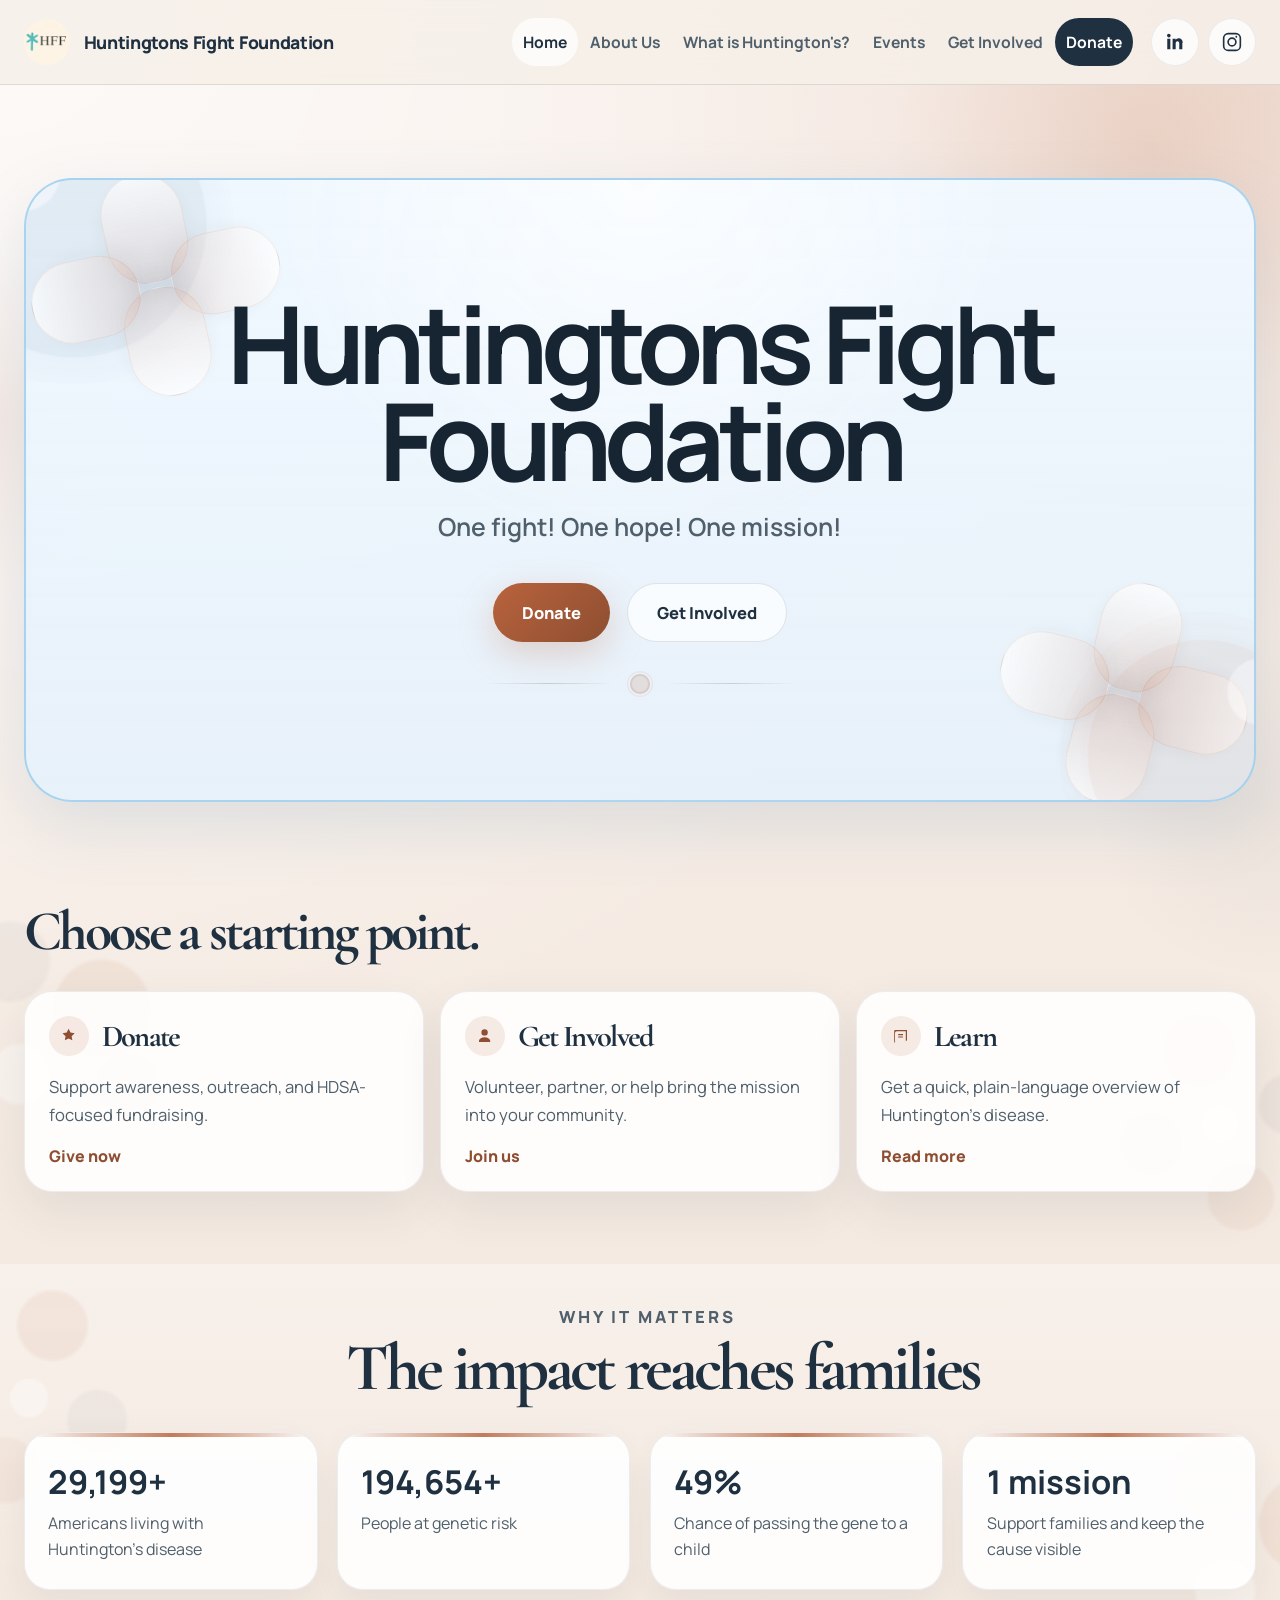
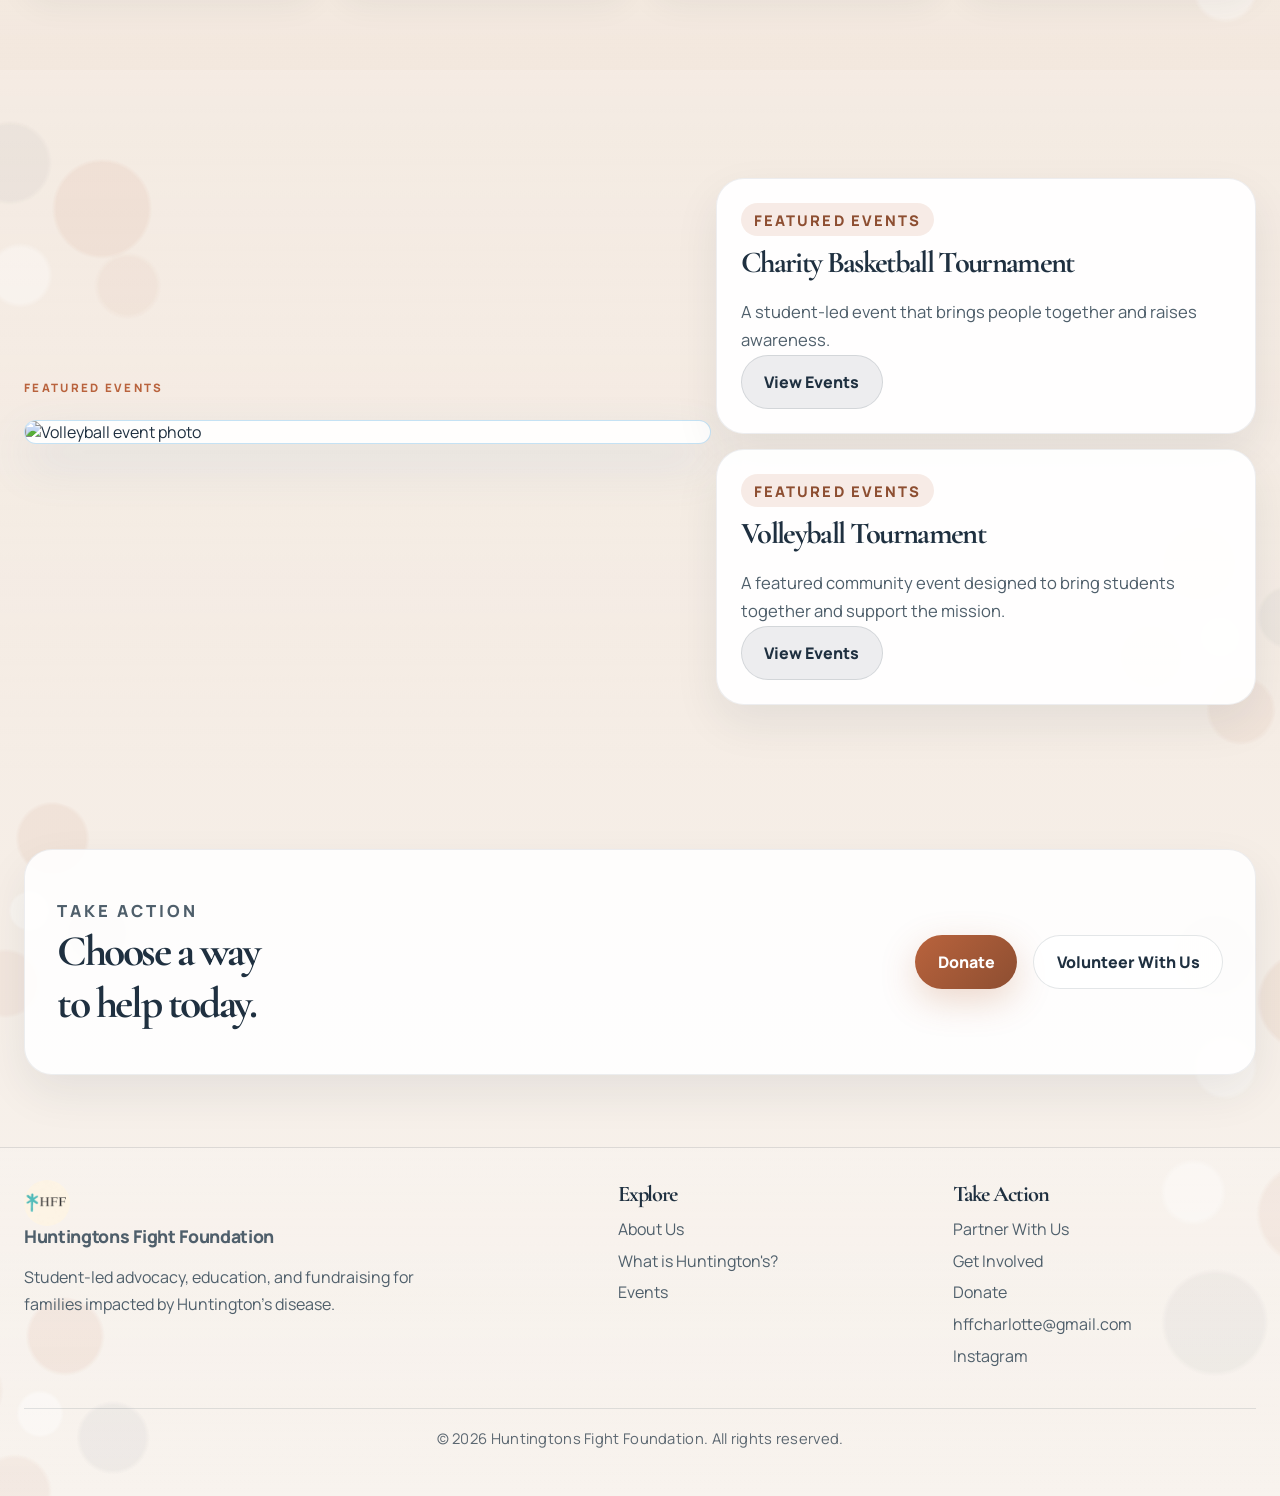
==== New project/index.html @ f6577660 "Add files via upload" ====
<!DOCTYPE html>
<html lang="en">
  <head>
    <meta charset="UTF-8" />
    <meta name="viewport" content="width=device-width, initial-scale=1.0" />
    <title>Huntingtons Fight Foundation</title>
    <meta
      name="description"
      content="Huntingtons Fight Foundation raises awareness, supports families, and funds progress toward a future without Huntington's disease."
    />
    <link rel="preconnect" href="https://fonts.googleapis.com" />
    <link rel="preconnect" href="https://fonts.gstatic.com" crossorigin />
    <link
      href="https://fonts.googleapis.com/css2?family=Cormorant+Garamond:wght@500;600;700&family=Manrope:wght@400;500;600;700;800&display=swap"
      rel="stylesheet"
    />
    <link rel="stylesheet" href="styles.css" />
    <script defer src="script.js"></script>
  </head>
  <body class="home-page">
    <header class="site-header">
      <div class="shell nav-shell">
        <a class="brand" href="index.html">
          <img class="brand-mark" src="hff logo.png" alt="HFF logo" />
          <span class="brand-text">Huntingtons Fight Foundation</span>
        </a>
        <button class="nav-toggle" type="button" aria-expanded="false" aria-controls="site-nav">
          <span></span><span></span><span></span>
        </button>
        <nav id="site-nav" class="site-nav">
          <a class="active" href="index.html">Home</a>
          <a href="about.html">About Us</a>
          <a href="huntingtons.html">What is Huntington's?</a>
          <a href="events.html">Events</a>
          <a href="get-involved.html">Get Involved</a>
          <a class="nav-cta" href="donate.html">Donate</a>
        </nav>
        <div class="social-links">
          <a
            class="social-link"
            href="https://www.linkedin.com/company/huntingtons-fight-foundation/"
            target="_blank"
            rel="noopener noreferrer"
            aria-label="Visit Huntingtons Fight Foundation on LinkedIn"
          >
            <svg viewBox="0 0 24 24" aria-hidden="true">
              <path d="M6.94 8.5H3.56V20h3.38V8.5ZM5.25 3A2 2 0 1 0 5.3 7a2 2 0 0 0-.05-4ZM20.44 13.03c0-3.46-1.85-5.07-4.32-5.07-1.99 0-2.88 1.1-3.38 1.87V8.5H9.38c.04.88 0 11.5 0 11.5h3.36v-6.42c0-.34.03-.68.13-.92.27-.67.88-1.36 1.9-1.36 1.34 0 1.88 1.02 1.88 2.52V20H20v-6.97Z"/>
            </svg>
          </a>
          <a
            class="social-link"
            href="https://www.instagram.com/huntingtonsfightfoundation/"
            target="_blank"
            rel="noopener noreferrer"
            aria-label="Visit Huntingtons Fight Foundation on Instagram"
          >
            <svg viewBox="0 0 24 24" aria-hidden="true">
              <path d="M7.75 2h8.5A5.75 5.75 0 0 1 22 7.75v8.5A5.75 5.75 0 0 1 16.25 22h-8.5A5.75 5.75 0 0 1 2 16.25v-8.5A5.75 5.75 0 0 1 7.75 2Zm0 1.8A3.95 3.95 0 0 0 3.8 7.75v8.5a3.95 3.95 0 0 0 3.95 3.95h8.5a3.95 3.95 0 0 0 3.95-3.95v-8.5a3.95 3.95 0 0 0-3.95-3.95h-8.5Zm8.95 1.35a1.05 1.05 0 1 1 0 2.1 1.05 1.05 0 0 1 0-2.1ZM12 6.85A5.15 5.15 0 1 1 6.85 12 5.16 5.16 0 0 1 12 6.85Zm0 1.8A3.35 3.35 0 1 0 15.35 12 3.35 3.35 0 0 0 12 8.65Z"/>
            </svg>
          </a>
        </div>
      </div>
    </header>

    <main class="home-main">
      <section class="home-hero home-hero-simple">
        <div class="shell home-hero-simple-shell">
          <div class="home-flourish home-flourish-left" aria-hidden="true">
            <span></span><span></span><span></span><span></span>
          </div>
          <div class="home-hero-copy home-hero-copy-centered">
            <h1>Huntingtons Fight Foundation</h1>
            <p class="home-hero-tagline">One fight! One hope! One mission!</p>
            <div class="hero-actions home-hero-actions home-hero-actions-centered">
              <a class="button button-primary" href="donate.html">Donate</a>
              <a class="button button-secondary" href="get-involved.html">Get Involved</a>
            </div>
            <div class="home-hero-divider" aria-hidden="true">
              <span class="home-hero-divider-line"></span>
              <span class="home-hero-divider-bloom"></span>
              <span class="home-hero-divider-line"></span>
            </div>
          </div>
          <div class="home-flourish home-flourish-right" aria-hidden="true">
            <span></span><span></span><span></span><span></span>
          </div>
        </div>
      </section>

      <section class="section home-story-section">
        <div class="shell">
          <div class="section-heading home-section-heading home-story-heading">
            <h2>Choose a starting point.</h2>
          </div>
          <div class="home-story-cards home-story-cards-wide">
            <article class="home-feature-card">
              <h3 class="home-feature-title">
                <span class="home-feature-icon" aria-hidden="true">
                  <svg viewBox="0 0 24 24">
                    <path d="M12 3.5 14.35 8.26l5.25.76-3.8 3.7.9 5.23L12 15.48 7.3 17.95l.9-5.23-3.8-3.7 5.25-.76L12 3.5Z"/>
                  </svg>
                </span>
                <span>Donate</span>
              </h3>
              <p>Support awareness, outreach, and HDSA-focused fundraising.</p>
              <a class="text-link" href="donate.html">Give now</a>
            </article>
            <article class="home-feature-card">
              <h3 class="home-feature-title">
                <span class="home-feature-icon" aria-hidden="true">
                  <svg viewBox="0 0 24 24">
                    <path d="M12 4a4 4 0 1 1 0 8 4 4 0 0 1 0-8Zm-7 14.25C5.55 15.82 8.47 14 12 14s6.45 1.82 7 4.25V20H5v-1.75Z"/>
                  </svg>
                </span>
                <span>Get Involved</span>
              </h3>
              <p>Volunteer, partner, or help bring the mission into your community.</p>
              <a class="text-link" href="get-involved.html">Join us</a>
            </article>
            <article class="home-feature-card">
              <h3 class="home-feature-title">
                <span class="home-feature-icon" aria-hidden="true">
                  <svg viewBox="0 0 24 24">
                    <path d="M4 6.5C4 5.67 4.67 5 5.5 5H20v12.25c0 .97-.78 1.75-1.75 1.75H7a3 3 0 0 0-3 3V6.5Zm3 12.5h11.25a.25.25 0 0 0 .25-.25V6.5H7.25A2.25 2.25 0 0 0 5 8.75V19.5A2.98 2.98 0 0 1 7 19Zm2-9h6v1.5H9V10Zm0 3h6v1.5H9V13Z"/>
                  </svg>
                </span>
                <span>Learn</span>
              </h3>
              <p>Get a quick, plain-language overview of Huntington's disease.</p>
              <a class="text-link" href="huntingtons.html">Read more</a>
            </article>
          </div>
        </div>
      </section>

      <section class="section home-stat-strip" data-home-stats>
        <div class="shell">
          <div class="section-heading home-section-heading home-stat-heading">
            <p class="eyebrow">Why It Matters</p>
            <h2>The impact reaches families</h2>
          </div>
          <div class="home-stat-grid">
            <article class="home-stat-card">
              <strong class="home-stat-number" data-count-to="30000" data-count-suffix="+" data-count-format="comma">30,000+</strong>
              <span>Americans living with Huntington's disease</span>
            </article>
            <article class="home-stat-card">
              <strong class="home-stat-number" data-count-to="200000" data-count-suffix="+" data-count-format="comma">200,000+</strong>
              <span>People at genetic risk</span>
            </article>
            <article class="home-stat-card">
              <strong class="home-stat-number" data-count-to="50" data-count-suffix="%">50%</strong>
              <span>Chance of passing the gene to a child</span>
            </article>
            <article class="home-stat-card">
              <strong class="home-stat-number" data-count-to="1" data-count-suffix=" mission">1 mission</strong>
              <span>Support families and keep the cause visible</span>
            </article>
          </div>
        </div>
      </section>

      <section class="section home-event-section">
        <div class="shell home-event-grid">
          <div class="home-event-copy">
            <p class="eyebrow light">Featured Events</p>
            <div class="home-event-photo">
              <img src="volleyball.jpg" alt="Volleyball event photo" />
            </div>
          </div>
          <div class="home-event-list">
            <article class="home-event-card">
              <span class="event-date">Featured Events</span>
              <h3>Charity Basketball Tournament</h3>
              <p>
                A student-led event that brings people together and raises awareness.
              </p>
              <a class="button button-secondary" href="events.html">View Events</a>
            </article>
            <article class="home-event-card">
              <span class="event-date">Featured Events</span>
              <h3>Volleyball Tournament</h3>
              <p>
                A featured community event designed to bring students together and support the mission.
              </p>
              <a class="button button-secondary" href="events.html">View Events</a>
            </article>
          </div>
        </div>
      </section>

      <section class="section home-cta-section">
        <div class="shell home-cta-panel">
          <div>
            <p class="eyebrow">Take Action</p>
            <h2>Choose a way to help today.</h2>
          </div>
          <div class="cta-actions">
            <a class="button button-primary" href="donate.html">Donate</a>
            <a class="button button-secondary" href="get-involved.html">Volunteer With Us</a>
          </div>
        </div>
      </section>
    </main>

    <footer class="site-footer">
      <div class="shell footer-grid">
        <div>
          <a class="brand brand-footer" href="index.html">
            <img class="brand-mark" src="hff logo.png" alt="HFF logo" />
            <span class="brand-text">Huntingtons Fight Foundation</span>
          </a>
          <p class="footer-copy">
            Student-led advocacy, education, and fundraising for families impacted by Huntington's disease.
          </p>
        </div>
        <div>
          <h3>Explore</h3>
          <a href="about.html">About Us</a>
          <a href="huntingtons.html">What is Huntington's?</a>
          <a href="events.html">Events</a>
        </div>
        <div>
          <h3>Take Action</h3>
          <a href="get-involved.html#partner-with-us">Partner With Us</a>
          <a href="get-involved.html">Get Involved</a>
          <a href="donate.html">Donate</a>
          <a href="https://mail.google.com/mail/?view=cm&fs=1&to=hffcharlotte@gmail.com" target="_blank" rel="noopener noreferrer">hffcharlotte@gmail.com</a>
          <a href="https://www.instagram.com/huntingtonsfightfoundation/" target="_blank" rel="noopener noreferrer">Instagram</a>
        </div>
      </div>
      <div class="shell">
        <p class="footer-copyright">
          &copy; <span data-current-year></span> Huntingtons Fight Foundation. All rights reserved.
        </p>
      </div>
    </footer>
  </body>
</html>
---- New project/styles.css ----
:root {
  --bg: #f6efe8;
  --bg-alt: #efe2d6;
  --surface: rgba(255, 252, 248, 0.85);
  --ink: #1f3040;
  --ink-soft: #4f5f6b;
  --line: rgba(31, 48, 64, 0.12);
  --accent: #b9633d;
  --accent-deep: #8d4e31;
  --accent-pale: #f5d6c6;
  --shadow: 0 18px 60px rgba(69, 45, 29, 0.12);
  --radius-lg: 32px;
  --shell: min(1120px, calc(100% - 2rem));
}

* { box-sizing: border-box; }
html { scroll-behavior: smooth; }
body {
  margin: 0;
  font-family: "Manrope", sans-serif;
  color: var(--ink);
  background:
    radial-gradient(circle at top left, rgba(255, 255, 255, 0.65), transparent 35%),
    linear-gradient(180deg, #f7eee8 0%, #f3e6da 100%);
}
a { color: inherit; text-decoration: none; }
.shell { width: var(--shell); margin: 0 auto; }
.shell-wide { width: min(1320px, calc(100% - 2rem)); }

.site-header {
  position: sticky;
  top: 0;
  z-index: 20;
  backdrop-filter: blur(18px);
  background: rgba(246, 239, 232, 0.78);
  border-bottom: 1px solid var(--line);
}

.nav-shell {
  display: flex;
  align-items: center;
  justify-content: flex-start;
  gap: 0.75rem;
  min-height: 84px;
  position: relative;
}

.brand {
  display: inline-flex;
  align-items: center;
  gap: 0.85rem;
  font-weight: 800;
  letter-spacing: -0.02em;
}

.brand-mark {
  width: 46px;
  height: 46px;
  border-radius: 50%;
  object-fit: cover;
  display: block;
  background: #fff;
  border: none;
  box-shadow: none;
  flex-shrink: 0;
}

.brand-text {
  max-width: 21rem;
  line-height: 1.05;
  font-size: 1.1rem;
}

.site-nav {
  display: flex;
  align-items: center;
  gap: 0.08rem;
  margin-left: auto;
}

.site-nav a {
  padding: 0.8rem 0.68rem;
  border-radius: 999px;
  color: var(--ink-soft);
  font-weight: 700;
  font-size: 0.98rem;
  white-space: nowrap;
  transition: 180ms ease;
}

.site-nav a:hover,
.site-nav a.active {
  color: var(--ink);
  background: rgba(255, 255, 255, 0.7);
}

.site-nav .nav-cta,
.site-nav .nav-cta.active {
  background: var(--ink);
  color: #fff;
}

.site-nav .nav-cta:hover {
  background: linear-gradient(135deg, #1f6fb2, #18476f);
  color: #fff;
  box-shadow: 0 10px 28px rgba(24, 71, 111, 0.24);
}

.donate-page .site-nav .nav-cta,
.donate-page .site-nav .nav-cta:hover,
.donate-page .site-nav .nav-cta.active {
  background: linear-gradient(135deg, #1f6fb2, #18476f);
  color: #fff;
  box-shadow: 0 10px 28px rgba(24, 71, 111, 0.24);
  padding: 0.95rem 1rem;
  font-size: 1.03rem;
}

.social-links {
  display: inline-flex;
  align-items: center;
  gap: 0.55rem;
  margin-left: 0.4rem;
}

.social-link {
  width: 48px;
  height: 48px;
  border-radius: 50%;
  display: inline-flex;
  align-items: center;
  justify-content: center;
  background: rgba(255, 255, 255, 0.78);
  color: var(--ink);
  border: 1px solid rgba(31, 48, 64, 0.08);
  flex-shrink: 0;
  transition: transform 180ms ease, background 180ms ease;
}

.social-link:hover {
  transform: translateY(-2px);
  background: rgba(255, 255, 255, 0.95);
}

.social-link svg {
  width: 22px;
  height: 22px;
  fill: currentColor;
}

.nav-toggle {
  display: none;
  width: 52px;
  height: 52px;
  border: 1px solid var(--line);
  border-radius: 16px;
  background: rgba(255, 255, 255, 0.6);
  align-items: center;
  justify-content: center;
  flex-direction: column;
  gap: 5px;
}

.nav-toggle span {
  width: 20px;
  height: 2px;
  background: var(--ink);
  border-radius: 99px;
}

.hero,
.page-hero {
  position: relative;
  overflow: hidden;
}

.hero { padding: 6rem 0 4rem; }
.page-hero { padding: 0.35rem 0 0.25rem; }

.page-hero > .shell,
.page-main > .section > .shell,
.home-main > .section > .shell,
.site-footer > .shell {
  position: relative;
  z-index: 1;
}

.page-hero::before,
.page-hero::after,
.page-main > .section::before,
.page-main > .section::after,
.home-main > .section::before,
.home-main > .section::after,
.site-footer::before,
.site-footer::after {
  content: "";
  position: absolute;
  pointer-events: none;
  z-index: 0;
}

.page-hero::before {
  width: 17rem;
  height: 17rem;
  left: -6.2rem;
  top: -0.8rem;
  opacity: 0.68;
  background:
    radial-gradient(circle at 50% 16%, rgba(185, 99, 61, 0.18) 0 15%, transparent 17%),
    radial-gradient(circle at 82% 50%, rgba(185, 99, 61, 0.12) 0 14%, transparent 16%),
    radial-gradient(circle at 50% 84%, rgba(31, 48, 64, 0.08) 0 14%, transparent 16%),
    radial-gradient(circle at 18% 50%, rgba(185, 99, 61, 0.12) 0 14%, transparent 16%),
    radial-gradient(circle at 50% 50%, rgba(255, 255, 255, 0.78) 0 12%, transparent 14%);
  transform: rotate(-14deg);
}

.page-hero::after {
  width: 20rem;
  height: 20rem;
  right: -7.4rem;
  top: -2rem;
  opacity: 0.6;
  background:
    radial-gradient(circle at 28% 28%, rgba(255, 255, 255, 0.7) 0 10%, transparent 12%),
    radial-gradient(circle at 68% 36%, rgba(185, 99, 61, 0.16) 0 17%, transparent 19%),
    radial-gradient(circle at 38% 76%, rgba(31, 48, 64, 0.08) 0 19%, transparent 21%),
    radial-gradient(circle at 80% 76%, rgba(185, 99, 61, 0.1) 0 10%, transparent 12%);
}

.hero-home {
  padding: 6.8rem 0 2.2rem;
  background:
    radial-gradient(circle at top left, rgba(255, 255, 255, 0.72), transparent 36%),
    linear-gradient(180deg, #f7eee8 0%, #f2e4d8 100%);
}

.hero-home-layout {
  display: grid;
  grid-template-columns: minmax(0, 1.25fr) minmax(300px, 0.75fr);
  gap: 2rem;
  align-items: end;
  position: relative;
  z-index: 1;
}

.hero-home-copy {
  max-width: 44rem;
  margin: 0;
  padding: 0;
  text-align: left;
}

.hero-home h1 {
  max-width: 12ch;
  margin: 0;
  font-size: clamp(3.2rem, 7vw, 5.8rem);
  line-height: 0.9;
  letter-spacing: -0.06em;
  color: var(--ink);
  text-wrap: balance;
}

.hero-home .hero-mission {
  max-width: 34rem;
  margin: 1rem 0 0;
  color: var(--ink-soft);
  font-size: 1.06rem;
  line-height: 1.75;
}

.hero-actions-home {
  justify-content: flex-start;
  margin-top: 1.7rem;
}

.hero-home-support {
  margin: 0.85rem 0 0;
  color: var(--accent-deep);
  font-weight: 700;
  line-height: 1.6;
}

.hero-home-aside {
  display: grid;
  gap: 1rem;
  justify-items: stretch;
}

.hero-home-badge {
  display: grid;
  gap: 0.95rem;
  justify-items: start;
  padding: 1.5rem;
  min-height: 15rem;
  border-radius: 34px;
  background:
    linear-gradient(145deg, rgba(255, 255, 255, 0.68), rgba(255, 252, 248, 0.9)),
    linear-gradient(180deg, rgba(185, 99, 61, 0.12), rgba(31, 48, 64, 0.04));
  border: 1px solid rgba(255, 255, 255, 0.78);
  box-shadow: var(--shadow);
}

.hero-home-logo {
  width: 92px;
  height: 92px;
  object-fit: contain;
}

.hero-home-badge-label {
  margin: 0;
  font-family: "Cormorant Garamond", serif;
  font-size: clamp(3rem, 5vw, 4.6rem);
  line-height: 0.9;
  color: var(--ink);
}

.hero-home-aside-copy {
  margin: 0;
  padding: 0 0.1rem;
  color: var(--ink-soft);
  font-size: 1rem;
  line-height: 1.8;
}

.hero-stats-section {
  padding-top: 0;
  margin-top: 0.1rem;
  position: relative;
  z-index: 2;
}

.hero-stats-shell {
  padding-top: 0.4rem;
}

.hero-stats-label {
  margin: 0 0 0.9rem;
  text-align: left;
  font-size: 0.78rem;
  letter-spacing: 0.12em;
  text-transform: uppercase;
  font-weight: 800;
  color: var(--accent-deep);
}

.stat-grid-hero {
  grid-template-columns: repeat(4, minmax(0, 1fr));
  gap: 1.1rem;
}

.stat-grid-hero .stat-card {
  background: rgba(255, 252, 248, 0.88);
  border: 1px solid rgba(255, 255, 255, 0.7);
  box-shadow: 0 14px 36px rgba(69, 45, 29, 0.08);
  text-align: left;
}

.hero h1,
.page-hero h1,
h2,
h3 {
  font-family: "Cormorant Garamond", serif;
  letter-spacing: -0.055em;
  margin: 0;
  text-wrap: balance;
}

.hero h1 {
  font-size: clamp(3.2rem, 7vw, 5.2rem);
  line-height: 1;
  margin-bottom: 1.25rem;
  max-width: 12ch;
}

.page-hero h1 {
  font-size: clamp(2.7rem, 6vw, 4.2rem);
  line-height: 0.9;
  margin-bottom: 0.2rem;
  max-width: 18ch;
}

.involved-hero-layout {
  grid-template-columns: minmax(0, 1fr) minmax(320px, 0.9fr);
  gap: clamp(2rem, 4vw, 3.25rem);
  align-items: center;
}

.involved-hero-copy {
  justify-self: start;
  max-width: 36rem;
  text-align: left;
}

.involved-hero-copy .page-intro {
  max-width: 35rem;
  margin-bottom: 0;
}

.involved-hero-media {
  justify-self: center;
  margin-top: 4.25rem;
  width: min(100%, 27rem);
  overflow: hidden;
  border-radius: 32px;
  border: 1.5px solid rgba(126, 190, 232, 0.42);
  background: rgba(255, 255, 255, 0.88);
  box-shadow: 0 22px 54px rgba(31, 48, 64, 0.14);
}

.involved-hero-media img {
  display: block;
  width: 100%;
  height: auto;
}

.hero-lead,
.hero-mission,
.page-intro,
.section p,
.panel p,
.event-card p,
.gallery-copy p {
  color: var(--ink-soft);
  line-height: 1.7;
  font-size: 1.04rem;
}

.event-preview p {
  color: rgba(255, 255, 255, 0.92);
}

.eyebrow {
  display: inline-block;
  margin-bottom: 0;
  font-size: 0.58rem;
  letter-spacing: 0.18em;
  text-transform: uppercase;
  color: var(--accent);
  font-weight: 800;
}

.eyebrow.light { color: rgba(255, 255, 255, 0.78); }

.hero-actions,
.section-actions,
.cta-actions {
  display: flex;
  gap: 1rem;
  flex-wrap: wrap;
  margin-top: 1.5rem;
}

.button {
  display: inline-flex;
  align-items: center;
  justify-content: center;
  border-radius: 999px;
  padding: 0.95rem 1.4rem;
  min-height: 52px;
  font-weight: 800;
  transition: transform 180ms ease, box-shadow 180ms ease, background 180ms ease;
}

.button:hover { transform: translateY(-2px); }
.button-primary {
  background: linear-gradient(135deg, var(--accent), var(--accent-deep));
  color: #fff;
  box-shadow: 0 12px 35px rgba(185, 99, 61, 0.25);
}

a.button.button-primary[href="donate.html"]:hover,
.donate-cta:hover {
  background: linear-gradient(135deg, #1f6fb2, #18476f);
  box-shadow: 0 14px 36px rgba(24, 71, 111, 0.34);
}

.donate-cta {
  transition: transform 180ms ease, box-shadow 180ms ease, background 180ms ease;
}

.donate-hdsa-card {
  margin-top: 1.35rem;
  padding: 1rem 1.05rem;
  display: grid;
  grid-template-columns: auto 1fr;
  gap: 1rem;
  align-items: center;
  border-radius: 24px;
  border: 1px solid rgba(24, 71, 111, 0.14);
  background:
    linear-gradient(135deg, rgba(31, 111, 178, 0.14), rgba(24, 71, 111, 0.08)),
    rgba(255, 255, 255, 0.74);
}

.donate-hdsa-mark {
  width: 5.1rem;
  height: 5.1rem;
  border-radius: 26px;
  display: grid;
  place-items: center;
  background: linear-gradient(135deg, #1f6fb2, #18476f);
  color: #fff;
  box-shadow: 0 16px 36px rgba(24, 71, 111, 0.22);
}

.donate-hdsa-mark span {
  font-size: 1rem;
  font-weight: 800;
  letter-spacing: 0.14em;
}

.donate-hdsa-copy {
  display: grid;
  gap: 0.2rem;
}

.donate-hdsa-kicker {
  margin: 0;
  font-size: 0.72rem;
  font-weight: 800;
  letter-spacing: 0.18em;
  text-transform: uppercase;
  color: #1f6fb2;
}

.donate-hdsa-title {
  margin: 0;
  font-size: 1.35rem;
  color: var(--ink);
}

.donate-hdsa-copy p:last-child {
  margin: 0;
}

.button-secondary {
  background: rgba(255, 255, 255, 0.7);
  color: var(--ink);
  border: 1px solid rgba(31, 48, 64, 0.12);
}

.hero-card,
.panel,
.info-card,
.event-card,
.gallery-card,
.cta-panel,
.fact-panel,
.officer-card {
  background: var(--surface);
  border: 1px solid rgba(255, 255, 255, 0.65);
  box-shadow: var(--shadow);
  border-radius: var(--radius-lg);
}

.hero-card { padding: 1.5rem; }
.hero-card-label { margin-top: 0; margin-bottom: 1rem; font-weight: 800; }

.stat-grid {
  display: grid;
  grid-template-columns: repeat(2, minmax(0, 1fr));
  gap: 1rem;
}

.stat-card {
  padding: 1.2rem;
  border-radius: 22px;
  background: rgba(255, 255, 255, 0.68);
}

.stat-card strong {
  display: block;
  font-size: 1.7rem;
  margin-bottom: 0.3rem;
}

.stat-card span {
  color: var(--ink-soft);
  line-height: 1.5;
  font-size: 0.95rem;
}

.hero-glow {
  position: absolute;
  width: 28rem;
  height: 28rem;
  border-radius: 50%;
  filter: blur(28px);
  opacity: 0.45;
  z-index: -1;
}

.hero-glow-left {
  background: rgba(185, 99, 61, 0.23);
  top: -5rem;
  left: -8rem;
}

.hero-glow-right {
  background: rgba(31, 48, 64, 0.12);
  right: -6rem;
  bottom: -4rem;
}

.section {
  padding: 4.5rem 0;
  position: relative;
  overflow: hidden;
}

.page-main > .section::before,
.home-main > .section::before {
  width: 14rem;
  height: 14rem;
  left: -5.2rem;
  top: 1.4rem;
  opacity: 0.5;
  background:
    radial-gradient(circle at 50% 16%, rgba(185, 99, 61, 0.16) 0 15%, transparent 17%),
    radial-gradient(circle at 82% 50%, rgba(31, 48, 64, 0.08) 0 13%, transparent 15%),
    radial-gradient(circle at 50% 84%, rgba(185, 99, 61, 0.12) 0 14%, transparent 16%),
    radial-gradient(circle at 18% 50%, rgba(185, 99, 61, 0.12) 0 13%, transparent 15%),
    radial-gradient(circle at 50% 50%, rgba(255, 255, 255, 0.72) 0 11%, transparent 13%);
  transform: rotate(18deg);
}

.page-main > .section::after,
.home-main > .section::after {
  width: 16rem;
  height: 16rem;
  right: -6.8rem;
  bottom: 0.8rem;
  opacity: 0.54;
  background:
    radial-gradient(circle at 32% 30%, rgba(31, 48, 64, 0.08) 0 15%, transparent 17%),
    radial-gradient(circle at 68% 48%, rgba(185, 99, 61, 0.15) 0 21%, transparent 23%),
    radial-gradient(circle at 36% 74%, rgba(255, 255, 255, 0.64) 0 11%, transparent 13%),
    radial-gradient(circle at 78% 78%, rgba(185, 99, 61, 0.1) 0 10%, transparent 12%);
}

.page-main > .section:nth-of-type(even)::before,
.home-main > .section:nth-of-type(even)::before {
  left: auto;
  right: -3.25rem;
  top: auto;
  bottom: 1.75rem;
  transform: rotate(-16deg);
}

.page-main > .section:nth-of-type(even)::after,
.home-main > .section:nth-of-type(even)::after {
  right: auto;
  left: -4.5rem;
  top: 1rem;
  bottom: auto;
}

.soft-panel { background: linear-gradient(180deg, rgba(255, 255, 255, 0.34), rgba(255, 255, 255, 0)); }

.split {
  display: grid;
  grid-template-columns: repeat(2, minmax(0, 1fr));
  gap: 2rem;
  align-items: start;
}

.feature-split { align-items: center; }
.card-stack { display: grid; gap: 1rem; }
.info-card, .panel, .event-card, .gallery-card, .cta-panel, .officer-card { padding: 1.5rem; }

.panel h2,
.section h2,
.cta-panel h2 {
  font-size: clamp(2rem, 3.4vw, 2.85rem);
  margin-bottom: 0.9rem;
  max-width: 26ch;
}

.form-title-link {
  color: inherit;
  text-decoration: none;
}

.form-title-link:hover,
.form-title-link:focus-visible {
  color: var(--accent-deep);
  text-decoration: underline;
  text-underline-offset: 0.18em;
}

.ways-help-title {
  max-width: none;
  white-space: nowrap;
}

.info-card h3,
.panel h3,
.event-card h3,
.gallery-copy h3,
.officer-card h3 {
  font-size: 2rem;
  margin-bottom: 0.55rem;
}

.section-heading {
  max-width: 68rem;
  margin-bottom: 2rem;
}

.three-up,
.officer-grid,
.event-list,
.gallery-grid,
.role-list {
  display: grid;
  grid-template-columns: repeat(3, minmax(0, 1fr));
  gap: 1.2rem;
}

.accent-band {
  background: linear-gradient(135deg, #213748, #3e5568);
  color: #fff;
}

.event-preview-list { display: grid; gap: 1rem; }
.event-preview {
  padding: 1.3rem 1.4rem;
  border-radius: 24px;
  background: rgba(255, 255, 255, 0.08);
  border: 1px solid rgba(255, 255, 255, 0.12);
}

.event-preview h3,
.event-card h3 { font-size: 1.8rem; }

.event-date {
  display: inline-block;
  font-size: 0.85rem;
  font-weight: 800;
  text-transform: uppercase;
  letter-spacing: 0.14em;
  color: var(--accent-pale);
  margin-bottom: 0.5rem;
}

.cta-panel {
  display: flex;
  align-items: center;
  justify-content: space-between;
  gap: 2rem;
}

.site-footer {
  padding: 2rem 0 3rem;
  border-top: 1px solid var(--line);
  position: relative;
  overflow: hidden;
  background: linear-gradient(180deg, rgba(255, 255, 255, 0.16), rgba(255, 255, 255, 0));
}

.site-footer::before {
  width: 15rem;
  height: 15rem;
  left: -5rem;
  bottom: -2.4rem;
  opacity: 0.52;
  background:
    radial-gradient(circle at 50% 16%, rgba(185, 99, 61, 0.16) 0 15%, transparent 17%),
    radial-gradient(circle at 82% 50%, rgba(31, 48, 64, 0.08) 0 14%, transparent 16%),
    radial-gradient(circle at 50% 84%, rgba(185, 99, 61, 0.12) 0 14%, transparent 16%),
    radial-gradient(circle at 18% 50%, rgba(185, 99, 61, 0.12) 0 14%, transparent 16%),
    radial-gradient(circle at 50% 50%, rgba(255, 255, 255, 0.76) 0 12%, transparent 14%);
  transform: rotate(18deg);
}

.site-footer::after {
  width: 17rem;
  height: 17rem;
  right: -6.8rem;
  top: -2rem;
  opacity: 0.5;
  background:
    radial-gradient(circle at 28% 28%, rgba(255, 255, 255, 0.72) 0 10%, transparent 12%),
    radial-gradient(circle at 70% 36%, rgba(185, 99, 61, 0.14) 0 18%, transparent 20%),
    radial-gradient(circle at 36% 76%, rgba(31, 48, 64, 0.08) 0 18%, transparent 20%),
    radial-gradient(circle at 78% 78%, rgba(185, 99, 61, 0.1) 0 10%, transparent 12%);
}

.footer-grid {
  display: grid;
  grid-template-columns: 1.3fr 0.7fr 0.7fr;
  gap: 2rem;
}

.footer-grid h3 {
  font-size: 1.4rem;
  margin-bottom: 0.7rem;
}

.footer-grid a {
  display: block;
  color: var(--ink-soft);
  margin-bottom: 0.6rem;
}

.footer-copy {
  color: var(--ink-soft);
  max-width: 28rem;
  line-height: 1.7;
}

.footer-copyright {
  margin: 2rem 0 0;
  padding-top: 1.15rem;
  border-top: 1px solid rgba(31, 48, 64, 0.12);
  color: rgba(31, 48, 64, 0.72);
  font-size: 0.92rem;
  letter-spacing: 0.02em;
  text-align: center;
}

.narrow { max-width: 46rem; }
.text-link { display: inline-block; margin-top: 1rem; color: var(--accent-deep); font-weight: 800; }

.pull-quote {
  background: linear-gradient(135deg, rgba(31, 48, 64, 0.94), rgba(60, 85, 103, 0.95));
  color: #fff;
  display: flex;
  align-items: center;
  justify-content: center;
  text-align: center;
  margin-top: 5rem;
}

.pull-quote p { color: rgba(255, 255, 255, 0.84); font-size: 1.08rem; }

.officer-photo {
  height: 250px;
  border-radius: 28px;
  margin-bottom: 1rem;
  background-image: url("image hungt.png");
  background-repeat: no-repeat;
  background-size: 760px auto;
  background-color: #ece1d8;
  border: 1px solid rgba(31, 48, 64, 0.08);
}

.officer-card {
  text-align: center;
}

.officer-banner {
  text-align: center;
  margin-bottom: 1.6rem;
}

.officer-banner p {
  margin: 0;
  color: var(--ink-soft);
  font-size: 1.05rem;
}

.officer-banner h3 {
  font-size: clamp(3.4rem, 9vw, 5.8rem);
  line-height: 0.9;
  letter-spacing: 0.02em;
  color: #516273;
}

.officer-photo-rishi {
  background-image: url("rishi.png");
  background-position: center 16%;
  background-size: 92%;
}
.officer-photo-sai {
  background-image: url("sai er.png");
  background-position: center 16%;
  background-size: 100%;
}
.officer-photo-asish {
  background-image: url("bich as boy.png");
  background-position: center 14%;
  background-size: 88%;
}

.officer-photo-ayush {
  background-image: url("yush.jpg");
  background-position: center 4%;
  background-size: 100%;
}

.officer-role { color: var(--accent); font-weight: 800; }

.detail-list {
  margin: 0;
  padding-left: 1.1rem;
  color: var(--ink-soft);
  line-height: 1.8;
}

.fact-panel { padding: 1.5rem; }

.education-fact-panel {
  margin-top: 2.2rem;
}

.education-fact-row {
  position: relative;
  opacity: 0;
  transform: translateY(26px) scale(0.985);
  transition: transform 620ms cubic-bezier(0.2, 0.8, 0.2, 1), opacity 620ms ease;
}

.education-fact-row.is-visible {
  opacity: 1;
  transform: translateY(0) scale(1);
}

.education-fact-row.is-visible:nth-child(2) {
  transition-delay: 90ms;
}

.education-fact-row.is-visible:nth-child(3) {
  transition-delay: 180ms;
}

.education-fact-row span {
  font-weight: 700;
}

.education-fact-value {
  font-size: 1.5rem;
  color: var(--ink);
  letter-spacing: -0.03em;
}

.fact-row,
.allocation-row {
  display: flex;
  align-items: center;
  justify-content: space-between;
  gap: 1rem;
  padding: 1rem 0;
  border-bottom: 1px solid var(--line);
}

.fact-row:last-child,
.allocation-row:last-child { border-bottom: none; }

.fundraiser-meter {
  margin-bottom: 1.6rem;
  padding: 1rem 1.1rem 1.15rem;
  border-radius: 22px;
  background: rgba(255, 255, 255, 0.72);
  border: 1px solid rgba(31, 48, 64, 0.08);
}

.fundraiser-meter-head {
  display: flex;
  align-items: center;
  justify-content: space-between;
  gap: 1rem;
  margin-bottom: 0.8rem;
  font-weight: 800;
}

.meter-track {
  width: 100%;
  height: 16px;
  border-radius: 999px;
  background: rgba(31, 48, 64, 0.1);
  overflow: hidden;
}

.meter-fill {
  height: 100%;
  border-radius: 999px;
  background: linear-gradient(135deg, var(--accent), var(--accent-deep));
}

.meter-note,
.payment-note {
  color: var(--ink-soft);
  font-size: 0.96rem;
  line-height: 1.6;
}

.payment-form {
  max-width: 760px;
  margin: 0 auto;
  display: grid;
  gap: 1rem;
}

.payment-summary,
.billing-card {
  background: rgba(255, 255, 255, 0.76);
  border: 1px solid rgba(31, 48, 64, 0.08);
  border-radius: 22px;
  padding: 1rem 1.1rem;
}

.payment-summary {
  display: flex;
  align-items: center;
  justify-content: space-between;
  gap: 1rem;
}

.payment-summary-label {
  display: block;
  color: var(--ink-soft);
  font-size: 0.86rem;
  text-transform: uppercase;
  letter-spacing: 0.12em;
  margin-bottom: 0.2rem;
}

.payment-badge {
  display: inline-flex;
  align-items: center;
  border-radius: 999px;
  padding: 0.45rem 0.85rem;
  background: rgba(185, 99, 61, 0.12);
  color: var(--accent-deep);
  font-weight: 800;
  font-size: 0.88rem;
}

.billing-card {
  display: grid;
  gap: 1rem;
}

.billing-card-head {
  display: flex;
  align-items: baseline;
  justify-content: space-between;
  gap: 1rem;
}

.billing-card-head h3 {
  font-size: 1.5rem;
}

.billing-card-head span {
  color: var(--ink-soft);
  font-size: 0.92rem;
}

.event-pill {
  display: inline-flex;
  padding: 0.45rem 0.8rem;
  border-radius: 999px;
  font-size: 0.8rem;
  font-weight: 800;
  letter-spacing: 0.12em;
  text-transform: uppercase;
  background: var(--accent-pale);
  color: var(--accent-deep);
  margin-bottom: 0.8rem;
}

.gallery-card { overflow: hidden; padding: 0; }
.gallery-image {
  width: 100%;
  min-height: 220px;
  max-height: 320px;
  object-fit: cover;
  display: block;
}
.slideshow-card {
  max-width: 860px;
  margin: 0 auto;
}

.slideshow-media {
  position: relative;
  min-height: 320px;
  background: rgba(31, 48, 64, 0.08);
}

.slideshow-image {
  position: absolute;
  inset: 0;
  width: 100%;
  height: 100%;
  opacity: 0;
  transition: opacity 220ms ease;
}

.slideshow-image.is-active {
  opacity: 1;
  position: relative;
}

.slideshow-control {
  position: absolute;
  top: 50%;
  transform: translateY(-50%);
  width: 48px;
  height: 48px;
  border: none;
  border-radius: 999px;
  background: rgba(31, 48, 64, 0.72);
  color: #fff;
  font-size: 2rem;
  line-height: 1;
  cursor: pointer;
}

.slideshow-prev { left: 1rem; }
.slideshow-next { right: 1rem; }

.slideshow-caption {
  display: none;
}

.slideshow-caption.is-active {
  display: block;
}

.gallery-photo {
  min-height: 220px;
  display: grid;
  place-items: center;
  background:
    linear-gradient(135deg, rgba(31, 48, 64, 0.68), rgba(185, 99, 61, 0.36)),
    linear-gradient(180deg, #c8b29c, #9d7f68);
  color: #fff;
  font-weight: 800;
  letter-spacing: 0.08em;
  text-transform: uppercase;
}

.gallery-copy { padding: 1.4rem; }

.form-layout {
  display: grid;
  grid-template-columns: repeat(2, minmax(0, 1fr));
  gap: 2rem;
  align-items: stretch;
}

.volunteer-form {
  display: flex;
  flex-direction: column;
  gap: 1rem;
  height: 100%;
}

.form-helper {
  margin-top: auto;
  padding: 1rem 1.05rem;
  border-radius: 20px;
  background: rgba(255, 255, 255, 0.58);
  border: 1px solid rgba(31, 48, 64, 0.08);
}

.form-helper strong {
  display: block;
  margin-bottom: 0.35rem;
}

.form-helper p {
  margin: 0;
  color: var(--ink-soft);
  line-height: 1.6;
}

.form-actions {
  margin-top: auto;
  display: grid;
  grid-template-rows: auto 1.3rem 1.3rem;
  gap: 0.45rem;
  align-content: end;
}

.form-actions .button {
  width: 100%;
  min-height: 56px;
}

.form-actions .form-error,
.form-actions .form-success {
  margin: 0;
}

.volunteer-form-full {
  max-width: 760px;
  width: 100%;
  margin: 0 auto;
}

.form-grid {
  display: grid;
  grid-template-columns: repeat(2, minmax(0, 1fr));
  gap: 1rem;
}

.volunteer-form input,
.volunteer-form textarea {
  width: 100%;
  margin-top: 0.45rem;
  border: 1px solid rgba(31, 48, 64, 0.16);
  background: rgba(255, 255, 255, 0.9);
  border-radius: 16px;
  padding: 0.95rem 1rem;
  font: inherit;
  color: var(--ink);
}

.checkbox-fieldset {
  border: 1px solid rgba(31, 48, 64, 0.12);
  border-radius: 20px;
  padding: 1rem;
  display: grid;
  gap: 0.8rem;
}

.checkbox-fieldset label {
  display: flex;
  gap: 0.7rem;
  align-items: center;
  font-weight: 600;
}

.checkbox-fieldset input {
  width: 18px;
  height: 18px;
  margin: 0;
}

.form-error {
  min-height: 1.3rem;
  color: #a82929;
  font-weight: 700;
}

.form-success {
  min-height: 1.3rem;
  color: #18663d;
  font-weight: 700;
}

body.home-page {
  background:
    radial-gradient(circle at top left, rgba(255, 255, 255, 0.7), transparent 34%),
    radial-gradient(circle at top right, rgba(185, 99, 61, 0.1), transparent 24%),
    linear-gradient(180deg, #f7eee8 0%, #f3e8de 55%, #f8f3ee 100%);
}

body.home-page .shell {
  width: min(1360px, calc(100% - 3rem));
}

.home-page .site-header {
  background: rgba(246, 239, 232, 0.82);
  border-bottom: 1px solid var(--line);
}

.page-main,
.home-main {
  position: relative;
  overflow: hidden;
  isolation: isolate;
}

.page-main::before,
.page-main::after,
.home-main::before,
.home-main::after {
  content: "";
  position: absolute;
  width: 22rem;
  height: 22rem;
  border-radius: 50%;
  pointer-events: none;
  z-index: 0;
  opacity: 0.42;
}

.home-main::before {
  top: 10rem;
  left: -11rem;
  background: radial-gradient(circle, rgba(185, 99, 61, 0.18), transparent 68%);
  animation: siteEdgeFloatA 16s ease-in-out infinite;
}

.home-main::after {
  right: -10rem;
  top: 34rem;
  background: radial-gradient(circle, rgba(31, 48, 64, 0.12), transparent 70%);
  animation: siteEdgeFloatB 18s ease-in-out infinite;
}

.page-main::before {
  top: 8rem;
  right: -11rem;
  background: radial-gradient(circle, rgba(185, 99, 61, 0.14), transparent 68%);
  animation: siteEdgeFloatB 18s ease-in-out infinite;
}

.page-main::after {
  left: -11rem;
  bottom: 7rem;
  background: radial-gradient(circle, rgba(31, 48, 64, 0.1), transparent 70%);
  animation: siteEdgeFloatA 17s ease-in-out infinite;
}

.page-main > *,
.home-main > * {
  position: relative;
  z-index: 1;
}

.home-hero {
  position: relative;
  padding: 6.5rem 0 3rem;
}

.home-hero::before {
  content: "";
  position: absolute;
  width: 36rem;
  height: 36rem;
  top: -14rem;
  right: -10rem;
  border-radius: 50%;
  background: radial-gradient(circle, rgba(185, 99, 61, 0.14), transparent 64%);
  pointer-events: none;
}

.home-hero-grid,
.home-story-grid,
.home-event-grid {
  display: grid;
  grid-template-columns: minmax(0, 1.1fr) minmax(320px, 0.9fr);
  gap: 2rem;
  align-items: start;
}

.home-hero-grid {
  grid-template-columns: 1fr;
  gap: 0;
  align-items: start;
}

.home-event-grid {
  gap: 0.35rem;
  align-items: center;
  grid-template-columns: minmax(0, 1.12fr) minmax(300px, 0.88fr);
}

.home-hero-copy {
  position: relative;
  z-index: 1;
  max-width: none;
}

.home-hero-simple {
  padding: 5.8rem 0 4.2rem;
}

.home-hero-simple-shell {
  display: flex;
  justify-content: center;
  align-items: center;
  position: relative;
  min-height: 39rem;
  padding: 5.6rem 4rem 5rem;
  border-radius: 48px;
  overflow: hidden;
  background:
    radial-gradient(circle at top center, rgba(255, 255, 255, 0.72), transparent 42%),
    linear-gradient(180deg, rgba(240, 248, 255, 0.98), rgba(229, 241, 251, 0.9));
  border: 2px solid rgba(126, 190, 232, 0.62);
  box-shadow: 0 24px 64px rgba(84, 135, 179, 0.16);
}

.home-hero-simple-shell::before,
.home-hero-simple-shell::after {
  content: "";
  position: absolute;
  pointer-events: none;
  z-index: 0;
  border-radius: 50%;
}

.home-hero-simple-shell::before {
  width: 20rem;
  height: 20rem;
  left: -7rem;
  top: -7.2rem;
  background:
    radial-gradient(circle at 34% 34%, rgba(255, 255, 255, 0.5) 0 12%, transparent 13%),
    radial-gradient(circle at 50% 50%, rgba(24, 71, 111, 0.1) 0 58%, rgba(24, 71, 111, 0.04) 59%, transparent 76%);
  opacity: 0.72;
}

.home-hero-simple-shell::after {
  width: 18rem;
  height: 18rem;
  right: -5.8rem;
  bottom: -6.2rem;
  background:
    radial-gradient(circle at 70% 28%, rgba(255, 255, 255, 0.48) 0 11%, transparent 12%),
    radial-gradient(circle at 50% 50%, rgba(185, 99, 61, 0.12) 0 56%, rgba(185, 99, 61, 0.05) 57%, transparent 75%);
  opacity: 0.76;
}

.home-hero-copy-centered {
  max-width: 70rem;
  text-align: center;
  position: relative;
  z-index: 2;
}

.home-hero h1 {
  max-width: none;
  margin: 0;
  font-size: clamp(4.35rem, 8.4vw, 7rem);
  line-height: 0.9;
  letter-spacing: -0.065em;
  color: #172432;
}

.home-hero-lead {
  max-width: none;
  margin: 1.3rem 0 0;
  font-size: 1.1rem;
  line-height: 1.8;
  color: var(--ink-soft);
}

.home-hero-support {
  max-width: none;
  margin: 0.85rem 0 0;
  color: var(--ink-soft);
  font-weight: 600;
  line-height: 1.7;
}

.home-hero-actions {
  margin-top: 2.2rem;
  gap: 1.1rem;
}

.home-hero-actions-centered {
  justify-content: center;
}

.home-hero-tagline {
  margin: 1.15rem 0 0;
  font-size: 1.55rem;
  line-height: 1.65;
  color: var(--ink-soft);
  font-weight: 600;
}

.home-hero-actions .button {
  padding: 1.05rem 1.8rem;
  min-height: 58px;
  font-size: 1.03rem;
}

.home-flourish {
  position: absolute;
  width: 14rem;
  height: 14rem;
  pointer-events: none;
  opacity: 0.82;
}

.home-flourish span {
  position: absolute;
  width: 5.1rem;
  height: 6.9rem;
  border-radius: 999px 999px 999px 999px;
  background: linear-gradient(180deg, rgba(255, 255, 255, 0.84), rgba(185, 99, 61, 0.16));
  border: 1px solid rgba(185, 99, 61, 0.12);
  box-shadow: 0 10px 24px rgba(31, 48, 64, 0.06);
}

.home-flourish-left {
  left: 1.5%;
  top: -0.4rem;
  transform: rotate(-12deg);
  animation: homeFlourishFloatLeft 7.6s ease-in-out infinite;
}

.home-flourish-right {
  right: 1.5%;
  bottom: -0.3rem;
  transform: rotate(14deg);
  animation: homeFlourishFloatRight 8.4s ease-in-out infinite;
}

.home-flourish span:nth-child(1) {
  left: 50%;
  top: 0;
  transform: translateX(-50%);
}

.home-flourish span:nth-child(2) {
  right: 0;
  top: 50%;
  transform: translateY(-50%) rotate(90deg);
}

.home-flourish span:nth-child(3) {
  left: 50%;
  bottom: 0;
  transform: translateX(-50%) rotate(180deg);
}

.home-flourish span:nth-child(4) {
  left: 0;
  top: 50%;
  transform: translateY(-50%) rotate(-90deg);
}

.home-flourish span:nth-child(1) { animation: homePetalDrift 5.6s ease-in-out infinite; }
.home-flourish span:nth-child(2) { animation: homePetalDrift 6.2s ease-in-out infinite 0.3s; }
.home-flourish span:nth-child(3) { animation: homePetalDrift 5.8s ease-in-out infinite 0.6s; }
.home-flourish span:nth-child(4) { animation: homePetalDrift 6.4s ease-in-out infinite 0.9s; }

@keyframes homeFlourishFloatLeft {
  0%, 100% {
    transform: translate3d(0, 0, 0) rotate(-12deg);
  }

  50% {
    transform: translate3d(0, -11px, 0) rotate(-6deg);
  }
}

@keyframes homeFlourishFloatRight {
  0%, 100% {
    transform: translate3d(0, 0, 0) rotate(14deg);
  }

  50% {
    transform: translate3d(0, 12px, 0) rotate(8deg);
  }
}

@keyframes homePetalDrift {
  0%, 100% {
    filter: none;
  }

  50% {
    filter: brightness(1.05);
  }
}

@keyframes siteEdgeFloatA {
  0%, 100% {
    transform: translate3d(0, 0, 0) scale(1);
  }

  50% {
    transform: translate3d(18px, -22px, 0) scale(1.08);
  }
}

@keyframes siteEdgeFloatB {
  0%, 100% {
    transform: translate3d(0, 0, 0) scale(1);
  }

  50% {
    transform: translate3d(-20px, 24px, 0) scale(1.06);
  }
}

@keyframes homeDividerPulse {
  0%, 100% {
    transform: scale(1);
    opacity: 0.9;
  }

  50% {
    transform: scale(1.12);
    opacity: 1;
  }
}

@keyframes homeIconDrift {
  0%, 100% {
    transform: translate3d(0, 0, 0);
  }

  50% {
    transform: translate3d(0, -5px, 0);
  }
}

.home-hero-divider {
  display: flex;
  align-items: center;
  justify-content: center;
  gap: 1rem;
  margin-top: 2rem;
}

.home-hero-divider-line {
  width: clamp(5rem, 12vw, 8rem);
  height: 1px;
  background: linear-gradient(90deg, rgba(31, 48, 64, 0), rgba(31, 48, 64, 0.18), rgba(31, 48, 64, 0));
}

.home-hero-divider-bloom {
  position: relative;
  width: 1.25rem;
  height: 1.25rem;
  border-radius: 50%;
  background: rgba(185, 99, 61, 0.14);
  border: 1px solid rgba(185, 99, 61, 0.2);
  animation: homeDividerPulse 4.2s ease-in-out infinite;
}

.home-hero-divider-bloom::before,
.home-hero-divider-bloom::after {
  content: "";
  position: absolute;
  inset: 0;
  border-radius: inherit;
  border: 1px solid rgba(185, 99, 61, 0.14);
  transform: rotate(45deg);
}

.home-hero-divider-bloom::after {
  transform: rotate(0deg) scale(1.45);
  opacity: 0.6;
}

.home-feature-card,
.home-learn-card,
.home-event-card,
.home-cta-panel {
  background: rgba(255, 255, 255, 0.88);
  border: 1px solid rgba(31, 48, 64, 0.08);
  box-shadow: 0 18px 45px rgba(31, 48, 64, 0.08);
  border-radius: 28px;
}

.home-feature-card,
.home-learn-card,
.home-event-card {
  padding: 1.5rem;
}

.home-feature-card h3,
.home-learn-card h3,
.home-event-card h3 {
  font-size: 1.9rem;
  margin-bottom: 0.65rem;
  color: var(--ink);
}

.home-feature-title {
  display: flex;
  align-items: center;
  gap: 0.8rem;
}

.home-feature-icon {
  width: 2.5rem;
  height: 2.5rem;
  border-radius: 50%;
  display: inline-flex;
  align-items: center;
  justify-content: center;
  background: rgba(185, 99, 61, 0.12);
  color: var(--accent-deep);
  flex-shrink: 0;
  animation: homeIconDrift 5.2s ease-in-out infinite;
}

.home-feature-card:nth-child(2) .home-feature-icon {
  animation-delay: 0.4s;
}

.home-feature-card:nth-child(3) .home-feature-icon {
  animation-delay: 0.8s;
}

.home-feature-icon svg {
  width: 1.2rem;
  height: 1.2rem;
  fill: currentColor;
}

.home-story-cards,
.home-learn-grid,
.home-stat-grid {
  display: grid;
  gap: 1rem;
}

.home-story-cards {
  margin-top: 0;
}

.home-story-heading {
  max-width: 32rem;
  margin-bottom: 2rem;
}

.home-story-heading h2 {
  font-size: clamp(2.6rem, 4.4vw, 3.5rem);
  line-height: 0.96;
  margin-bottom: 0;
}

.home-story-cards-wide {
  grid-template-columns: repeat(3, minmax(0, 1fr));
}

.home-event-copy p,
.home-cta-panel p,
.home-story-copy p,
.home-feature-card p,
.home-learn-card p,
.home-event-card p {
  margin-bottom: 0;
  color: var(--ink-soft);
  line-height: 1.7;
}

.home-stat-strip {
  padding: 2.45rem 0 5rem;
  background: linear-gradient(180deg, rgba(255, 255, 255, 0.34), rgba(255, 255, 255, 0));
}

.home-stat-heading {
  max-width: none;
  margin-left: auto;
  margin-right: auto;
  text-align: center;
  transform: translateX(-1.55rem);
}

.home-stat-heading .eyebrow {
  display: block;
  width: fit-content;
  margin: 0 auto 0.35rem;
  transform: translateX(0.45rem);
}

.home-stat-heading h2 {
  max-width: none;
  margin-left: auto;
  margin-right: auto;
  text-align: center;
  font-size: clamp(3rem, 5.2vw, 4.35rem);
  line-height: 0.94;
  white-space: nowrap;
  transform: translateX(-0.35rem);
}

.home-stat-grid {
  grid-template-columns: repeat(4, minmax(0, 1fr));
  gap: 1.2rem;
}

.home-stat-card {
  position: relative;
  padding: 1.65rem 1.45rem;
  border-radius: 26px;
  background: rgba(255, 255, 255, 0.9);
  border: 1px solid rgba(31, 48, 64, 0.08);
  box-shadow: 0 14px 34px rgba(31, 48, 64, 0.06);
  overflow: hidden;
  opacity: 0;
  transform: translateY(34px) scale(0.98);
  transition:
    opacity 600ms ease,
    transform 600ms ease,
    box-shadow 240ms ease;
}

.home-stat-card::before {
  content: "";
  position: absolute;
  inset: 0 auto auto 0;
  width: 100%;
  height: 4px;
  background: linear-gradient(90deg, rgba(185, 99, 61, 0), rgba(185, 99, 61, 0.85), rgba(185, 99, 61, 0));
  transform: translateX(-105%);
  transition: transform 850ms ease;
}

.home-stat-card strong {
  display: block;
  font-size: 2.05rem;
  color: var(--ink);
  margin-bottom: 0.45rem;
}

.home-stat-card span {
  color: var(--ink-soft);
  line-height: 1.6;
  font-size: 1rem;
}

.home-stat-card.is-visible {
  opacity: 1;
  transform: translateY(0) scale(1);
}

.home-stat-card.is-visible::before {
  transform: translateX(0);
}

.home-stat-card.is-visible:nth-child(2) {
  transition-delay: 90ms;
}

.home-stat-card.is-visible:nth-child(3) {
  transition-delay: 180ms;
}

.home-stat-card.is-visible:nth-child(4) {
  transition-delay: 270ms;
}

.home-stat-card:hover {
  box-shadow: 0 20px 44px rgba(31, 48, 64, 0.1);
}

.home-story-section {
  padding-top: 2.25rem;
}

.home-story-section > .shell {
  padding: 0;
  border: 0;
  border-radius: 0;
  background: transparent;
  box-shadow: none;
}

.home-story-section .home-story-cards {
  margin-top: 0;
}

.home-story-copy h2,
.home-section-heading h2,
.home-event-copy h2,
.home-cta-panel h2 {
  max-width: 18ch;
}

.home-story-copy p {
  max-width: 40rem;
}

.home-learn-grid {
  grid-template-columns: repeat(3, minmax(0, 1fr));
}

.home-learn-card {
  min-height: 100%;
}

.home-learn-number {
  width: 3rem;
  height: 3rem;
  border-radius: 50%;
  margin-bottom: 1rem;
  background: rgba(185, 99, 61, 0.12);
  color: var(--accent-deep);
  letter-spacing: 0.08em;
}

.home-event-section {
  padding-top: 2.2rem;
  background: linear-gradient(180deg, rgba(255, 255, 255, 0.16), rgba(255, 255, 255, 0));
  color: var(--ink);
}

.home-event-copy {
  display: grid;
  gap: 1rem;
  align-content: start;
}

.home-event-copy-background {
  align-content: end;
  justify-items: start;
  min-height: 31rem;
  padding: 1.2rem 0;
  position: relative;
  z-index: 1;
  text-align: left;
}

.home-event-copy p {
  color: var(--ink-soft);
}

.home-event-copy-background .eyebrow.light {
  margin-left: -0.04em;
  color: rgba(255, 255, 255, 0.88);
}

.home-event-copy-background h3 {
  margin: 0;
  margin-left: -0.04em;
  max-width: 10ch;
  font-size: clamp(2.6rem, 4.8vw, 4rem);
  line-height: 0.92;
  color: #fff;
  text-shadow: 0 14px 32px rgba(16, 28, 40, 0.34);
}

.home-event-copy > p:last-of-type {
  max-width: 34rem;
}

.home-event-photo {
  margin-top: 0.45rem;
  border-radius: 30px;
  overflow: hidden;
  border: 1.5px solid rgba(126, 190, 232, 0.45);
  box-shadow: 0 20px 48px rgba(84, 135, 179, 0.14);
  background: rgba(255, 255, 255, 0.92);
}

.home-event-photo img {
  display: block;
  width: 100%;
  max-height: 30rem;
  object-fit: cover;
}

.home-event-gallery {
  display: grid;
  grid-template-columns: 1fr;
  gap: 1rem;
  margin-top: 0.45rem;
  max-width: 34rem;
}

.home-event-slideshow-card {
  max-width: none;
  margin: 0;
  background: rgba(255, 255, 255, 0.94);
  border: 1px solid rgba(31, 48, 64, 0.08);
  box-shadow: 0 18px 45px rgba(31, 48, 64, 0.08);
}

.home-event-slideshow-media {
  min-height: 220px;
  background: rgba(31, 48, 64, 0.08);
}

.home-event-slideshow-copy {
  display: grid;
  gap: 0.35rem;
  padding: 1rem 1rem 1.1rem;
}

.home-event-slideshow-copy .eyebrow {
  margin-bottom: 0;
}

.home-event-slideshow-copy h3 {
  margin-bottom: 0;
  font-size: 1.45rem;
}

.home-event-section .eyebrow.light {
  color: var(--accent);
  font-size: 0.72rem;
  letter-spacing: 0.2em;
}

.home-event-card {
  background: rgba(255, 255, 255, 0.94);
}

.home-event-list {
  display: grid;
  gap: 0.9rem;
  align-content: center;
  align-self: center;
  justify-self: start;
  width: 100%;
  max-width: 100%;
  margin-top: 4.6rem;
  padding-top: 0;
}

.home-event-card .event-date {
  font-size: 0.92rem;
  padding: 0.42rem 0.82rem;
  border-radius: 999px;
  background: rgba(185, 99, 61, 0.12);
  color: var(--accent-deep);
}

.home-event-card .button-secondary {
  background: rgba(31, 48, 64, 0.08);
}

.home-cta-panel {
  display: flex;
  align-items: center;
  justify-content: space-between;
  gap: 2rem;
  padding: 1.9rem 2rem;
}

.home-cta-panel .cta-actions {
  margin-top: 0;
}

@keyframes flowFadeUp {
  from {
    opacity: 0;
    transform: translate3d(0, 30px, 0) scale(0.985);
  }

  to {
    opacity: 1;
    transform: translate3d(0, 0, 0) scale(1);
  }
}

@keyframes flowFadeDown {
  from {
    opacity: 0;
    transform: translate3d(0, -18px, 0);
  }

  to {
    opacity: 1;
    transform: translate3d(0, 0, 0);
  }
}

@keyframes flowDriftIn {
  from {
    opacity: 0;
    transform: translate3d(-42px, 20px, 0);
  }

  to {
    opacity: 1;
    transform: translate3d(0, 0, 0);
  }
}

@keyframes flowTiltIn {
  from {
    opacity: 0;
    transform: translate3d(0, 34px, 0) rotate(-1.6deg) scale(0.985);
  }

  to {
    opacity: 1;
    transform: translate3d(0, 0, 0) rotate(0) scale(1);
  }
}

@keyframes flowFocusIn {
  from {
    opacity: 0;
    transform: translate3d(0, 26px, 0) scale(0.945);
  }

  to {
    opacity: 1;
    transform: translate3d(0, 0, 0) scale(1);
  }
}

@keyframes flowSettleIn {
  from {
    opacity: 0;
    transform: translate3d(0, 26px, 0) scale(0.97);
  }

  to {
    opacity: 1;
    transform: translate3d(0, 0, 0) scale(1);
  }
}

@keyframes homeClickBurst {
  0% {
    opacity: 0;
    transform: translate(-50%, -50%) scale(0.18);
  }

  18% {
    opacity: 0.9;
  }

  100% {
    opacity: 0;
    transform: translate(-50%, -50%) scale(5.4);
  }
}

.flow-reveal {
  --flow-delay: 0ms;
  opacity: 0;
  transform: translate3d(0, 30px, 0) scale(0.985);
  transition:
    opacity 760ms cubic-bezier(0.2, 0.8, 0.2, 1) var(--flow-delay),
    transform 760ms cubic-bezier(0.2, 0.8, 0.2, 1) var(--flow-delay);
  will-change: opacity, transform;
}

.flow-reveal--drift {
  transform: translate3d(-34px, 20px, 0);
}

.flow-reveal--glide {
  transform: translate3d(34px, 20px, 0);
}

.flow-reveal--tilt {
  transform: translate3d(0, 34px, 0) rotate(-1.4deg) scale(0.985);
}

.flow-reveal--focus {
  transform: translate3d(0, 24px, 0) scale(0.945);
}

.flow-reveal--settle {
  transform: translate3d(0, 24px, 0) scale(0.97);
}

.flow-reveal.is-visible {
  opacity: 1;
  transform: translate3d(0, 0, 0) scale(1);
}

.fundraiser-meter .meter-fill {
  transform-origin: left center;
  transform: scaleX(0);
  transition: transform 1200ms cubic-bezier(0.2, 0.8, 0.2, 1) 120ms;
}

.fundraiser-meter.is-visible .meter-fill {
  transform: scaleX(1);
}

.home-click-burst {
  position: fixed;
  left: 0;
  top: 0;
  width: 1.1rem;
  height: 1.1rem;
  border-radius: 50%;
  pointer-events: none;
  z-index: 90;
  background: radial-gradient(circle, rgba(185, 99, 61, 0.24), rgba(185, 99, 61, 0.02) 68%, transparent 72%);
  border: 1px solid rgba(185, 99, 61, 0.42);
  transform: translate(-50%, -50%) scale(0.18);
  animation: homeClickBurst 680ms cubic-bezier(0.2, 0.8, 0.2, 1) forwards;
}

.home-click-burst::after {
  content: "";
  position: absolute;
  inset: -0.8rem;
  border-radius: inherit;
  border: 1px solid rgba(31, 48, 64, 0.14);
}

@media (prefers-reduced-motion: no-preference) {
  .site-header {
    animation: flowFadeDown 680ms cubic-bezier(0.2, 0.8, 0.2, 1) both;
  }

  .page-hero .narrow,
  .page-hero .involved-hero-layout {
    opacity: 0;
    animation: flowFadeUp 840ms cubic-bezier(0.2, 0.8, 0.2, 1) 120ms both;
  }

  .about-page .page-hero .narrow {
    animation-name: flowDriftIn;
  }

  .huntingtons-page .page-hero .narrow {
    animation-name: flowFocusIn;
  }

  .events-page .page-hero .narrow {
    animation-name: flowTiltIn;
  }

  .involved-page .page-hero .narrow,
  .involved-page .page-hero .involved-hero-layout {
    animation-name: flowSettleIn;
  }

  .donate-page .page-hero .narrow {
    animation-name: flowFocusIn;
    animation-duration: 900ms;
  }

  .home-hero-copy {
    opacity: 0;
    animation: flowFadeUp 820ms cubic-bezier(0.2, 0.8, 0.2, 1) 120ms both;
  }
}

@media (max-width: 980px) {
  .hero-grid,
  .hero-home-layout,
  .split,
  .footer-grid,
  .form-layout,
  .three-up,
  .officer-grid,
  .event-list,
  .gallery-grid,
  .role-list {
    grid-template-columns: 1fr;
  }

  .cta-panel {
    flex-direction: column;
    align-items: flex-start;
  }

  .hero-home-copy {
    max-width: 100%;
    text-align: center;
  }

  .pull-quote {
    margin-top: 1.5rem;
  }

  .education-fact-panel {
    margin-top: 0;
  }

  .home-stat-heading {
    transform: none;
  }

  .home-stat-heading h2 {
    transform: none;
  }

  .home-stat-heading .eyebrow {
    transform: none;
  }

  .involved-hero-layout {
    align-items: start;
  }

  .involved-hero-media {
    margin-top: 0;
    justify-self: center;
    width: min(100%, 34rem);
  }

  .hero-home h1 {
    margin: 0 auto;
  }

  .hero-home .hero-mission,
  .hero-home-support {
    margin-left: auto;
    margin-right: auto;
    text-align: center;
  }

  .hero-actions-home {
    justify-content: center;
  }

  .home-hero-grid,
  .home-story-grid,
  .home-event-grid,
  .home-stat-grid,
  .home-learn-grid,
  .home-story-cards-wide {
    grid-template-columns: 1fr;
  }

  .home-hero {
    padding-top: 5rem;
  }

  .home-hero-simple {
    padding: 4.9rem 0 3.2rem;
  }

  .home-hero-simple-shell {
    min-height: 33rem;
    padding: 4.25rem 2.5rem 3.8rem;
  }

  .home-hero h1,
  .home-story-copy h2,
  .home-section-heading h2,
  .home-event-copy h2,
  .home-cta-panel h2 {
    max-width: none;
  }

  .home-stat-heading h2 {
    white-space: normal;
  }

  .home-story-section {
    padding-top: 2rem;
  }

  .home-story-section > .shell {
    padding: 0;
  }

  .home-story-heading {
    margin-bottom: 1.75rem;
  }

  .home-story-heading h2 {
    font-size: clamp(2.4rem, 7vw, 3.15rem);
  }

  .home-event-section {
    padding-top: 1.8rem;
  }

  .home-event-copy-background {
    min-height: 24rem;
  }

  .home-event-gallery {
    grid-template-columns: 1fr;
  }

  .home-event-list {
    align-self: stretch;
    margin-top: 0;
    padding-top: 0;
  }

  .home-hero-actions {
    justify-content: center;
  }

  .home-cta-panel {
    flex-direction: column;
    align-items: flex-start;
  }

  .page-hero::before,
  .page-hero::after,
  .page-main > .section::before,
  .page-main > .section::after,
  .home-main > .section::before,
  .home-main > .section::after,
  .site-footer::before,
  .site-footer::after {
    width: 12rem;
    height: 12rem;
    opacity: 0.34;
  }

  .home-hero-simple-shell::before {
    width: 15rem;
    height: 15rem;
    left: -5.5rem;
    top: -5.6rem;
  }

  .home-hero-simple-shell::after {
    width: 13.5rem;
    height: 13.5rem;
    right: -4.6rem;
    bottom: -5rem;
  }
}

@media (max-width: 760px) {
  .nav-toggle { display: inline-flex; }

  .ways-help-title {
    white-space: normal;
  }

  .donate-hdsa-card {
    grid-template-columns: 1fr;
    justify-items: center;
    text-align: center;
  }

  .donate-hdsa-copy {
    justify-items: center;
  }

  body.home-page .shell {
    width: calc(100% - 1.4rem);
  }

  .site-nav {
    position: absolute;
    top: calc(100% + 0.6rem);
    left: 1rem;
    right: 1rem;
    padding: 0.8rem;
    border-radius: 24px;
    background: rgba(255, 250, 245, 0.98);
    box-shadow: var(--shadow);
    border: 1px solid rgba(31, 48, 64, 0.08);
    flex-direction: column;
    align-items: stretch;
    opacity: 0;
    pointer-events: none;
    transform: translateY(-8px);
    transition: 180ms ease;
  }

  .social-link {
    width: 44px;
    height: 44px;
  }

  .site-nav.is-open {
    opacity: 1;
    pointer-events: auto;
    transform: translateY(0);
  }

  .site-nav a { text-align: center; }
  .brand-text { max-width: 15rem; font-size: 1rem; }
  .hero { padding-top: 4.5rem; }
  .hero h1 { font-size: clamp(2.8rem, 12vw, 4.2rem); }
  .hero-home h1 { white-space: normal; }
  .page-hero h1 { font-size: clamp(2.4rem, 11vw, 3.6rem); }
  .stat-grid,
  .form-grid { grid-template-columns: 1fr; }

  .home-hero {
    padding: 4.6rem 0 2.3rem;
  }

  .home-hero-simple {
    padding: 4.5rem 0 2.8rem;
  }

  .home-hero-simple-shell {
    min-height: 29rem;
    padding: 3.75rem 1.8rem 3.3rem;
    border-radius: 34px;
  }

  .home-hero h1 {
    font-size: clamp(3.45rem, 12.8vw, 5.2rem);
  }

  .home-hero-tagline {
    font-size: 1.2rem;
  }

  .home-flourish {
    width: 9rem;
    height: 9rem;
    opacity: 0.56;
  }

  .home-flourish-left {
    left: 0;
    top: 0.7rem;
  }

  .home-flourish-right {
    right: 0;
    bottom: 1rem;
  }

  .home-flourish span {
    width: 3.3rem;
    height: 4.7rem;
  }

  .home-hero-divider {
    margin-top: 1.6rem;
    gap: 0.7rem;
  }

  .home-hero-divider-line {
    width: 4rem;
  }

  .home-cta-panel {
    padding: 1.35rem;
  }

  .home-story-section {
    padding-top: 1.8rem;
  }

  .home-story-section > .shell {
    padding: 0;
    border-radius: 0;
  }

  .home-story-heading {
    margin-bottom: 1.5rem;
  }

  .home-story-heading h2 {
    font-size: clamp(2.15rem, 10.8vw, 2.8rem);
  }

  .home-event-section {
    padding-top: 1.45rem;
  }

  .home-event-copy-background {
    min-height: 19rem;
    padding: 1.2rem 0;
    border-radius: 24px;
  }

  .home-event-copy-background h3 {
    font-size: clamp(2.1rem, 10vw, 3rem);
  }

  .home-event-gallery {
    grid-template-columns: 1fr;
  }

  .home-event-list {
    margin-top: 0;
    padding-top: 0;
  }

  .home-event-photo {
    border-radius: 24px;
  }

  .home-event-photo img {
    max-height: 20rem;
  }

  .home-event-slideshow-media {
    min-height: 200px;
  }

  .home-story-section .home-story-cards {
    margin-top: 0;
  }

  .home-hero-actions,
  .home-cta-panel .cta-actions {
    width: 100%;
  }

  .home-hero-actions .button,
  .home-cta-panel .button,
  .home-event-card .button {
    width: 100%;
  }

  .home-feature-card h3,
  .home-learn-card h3,
  .home-event-card h3 {
    font-size: 1.7rem;
  }

  .home-feature-title {
    gap: 0.65rem;
  }

  .home-feature-icon {
    width: 2.25rem;
    height: 2.25rem;
  }

  .page-hero::before,
  .page-hero::after,
  .page-main > .section::before,
  .page-main > .section::after,
  .home-main > .section::before,
  .home-main > .section::after,
  .site-footer::before,
  .site-footer::after {
    width: 9rem;
    height: 9rem;
    opacity: 0.24;
  }

  .home-hero-simple-shell::before {
    width: 11rem;
    height: 11rem;
    left: -4rem;
    top: -4rem;
  }

  .home-hero-simple-shell::after {
    width: 10rem;
    height: 10rem;
    right: -3.5rem;
    bottom: -3.8rem;
  }
}

@media (prefers-reduced-motion: reduce) {
  .site-header,
  .page-hero .narrow,
  .page-hero .involved-hero-layout,
  .home-hero-copy,
  .flow-reveal,
  .home-click-burst {
    animation: none;
    opacity: 1;
    transform: none;
    filter: none;
    transition: none;
  }

  .home-stat-card,
  .home-stat-card::before,
  .education-fact-row {
    opacity: 1;
    transform: none;
    transition: none;
  }

  .fundraiser-meter .meter-fill {
    transform: none;
    transition: none;
  }

  .page-main::before,
  .page-main::after,
  .home-main::before,
  .home-main::after,
  .home-flourish-left,
  .home-flourish-right,
  .home-flourish span,
  .home-hero-divider-bloom,
  .home-feature-icon {
    animation: none;
  }
}
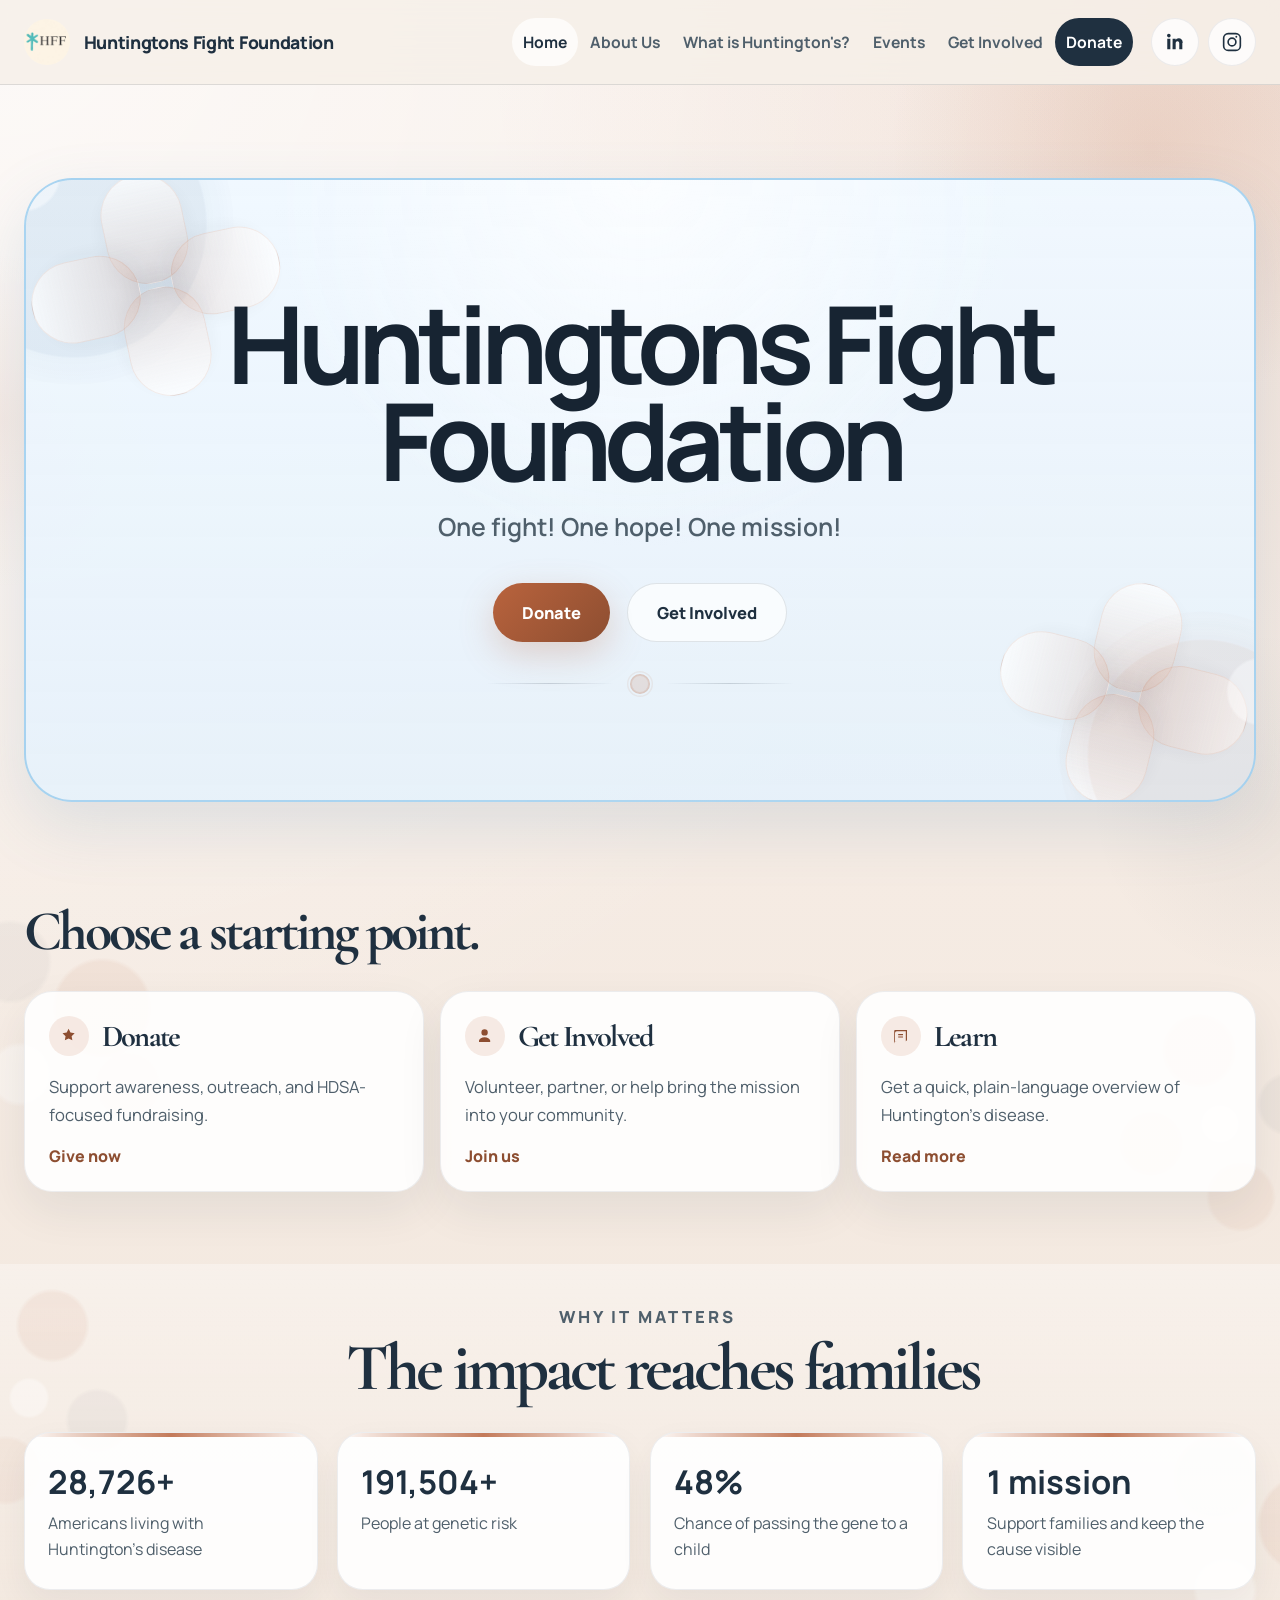
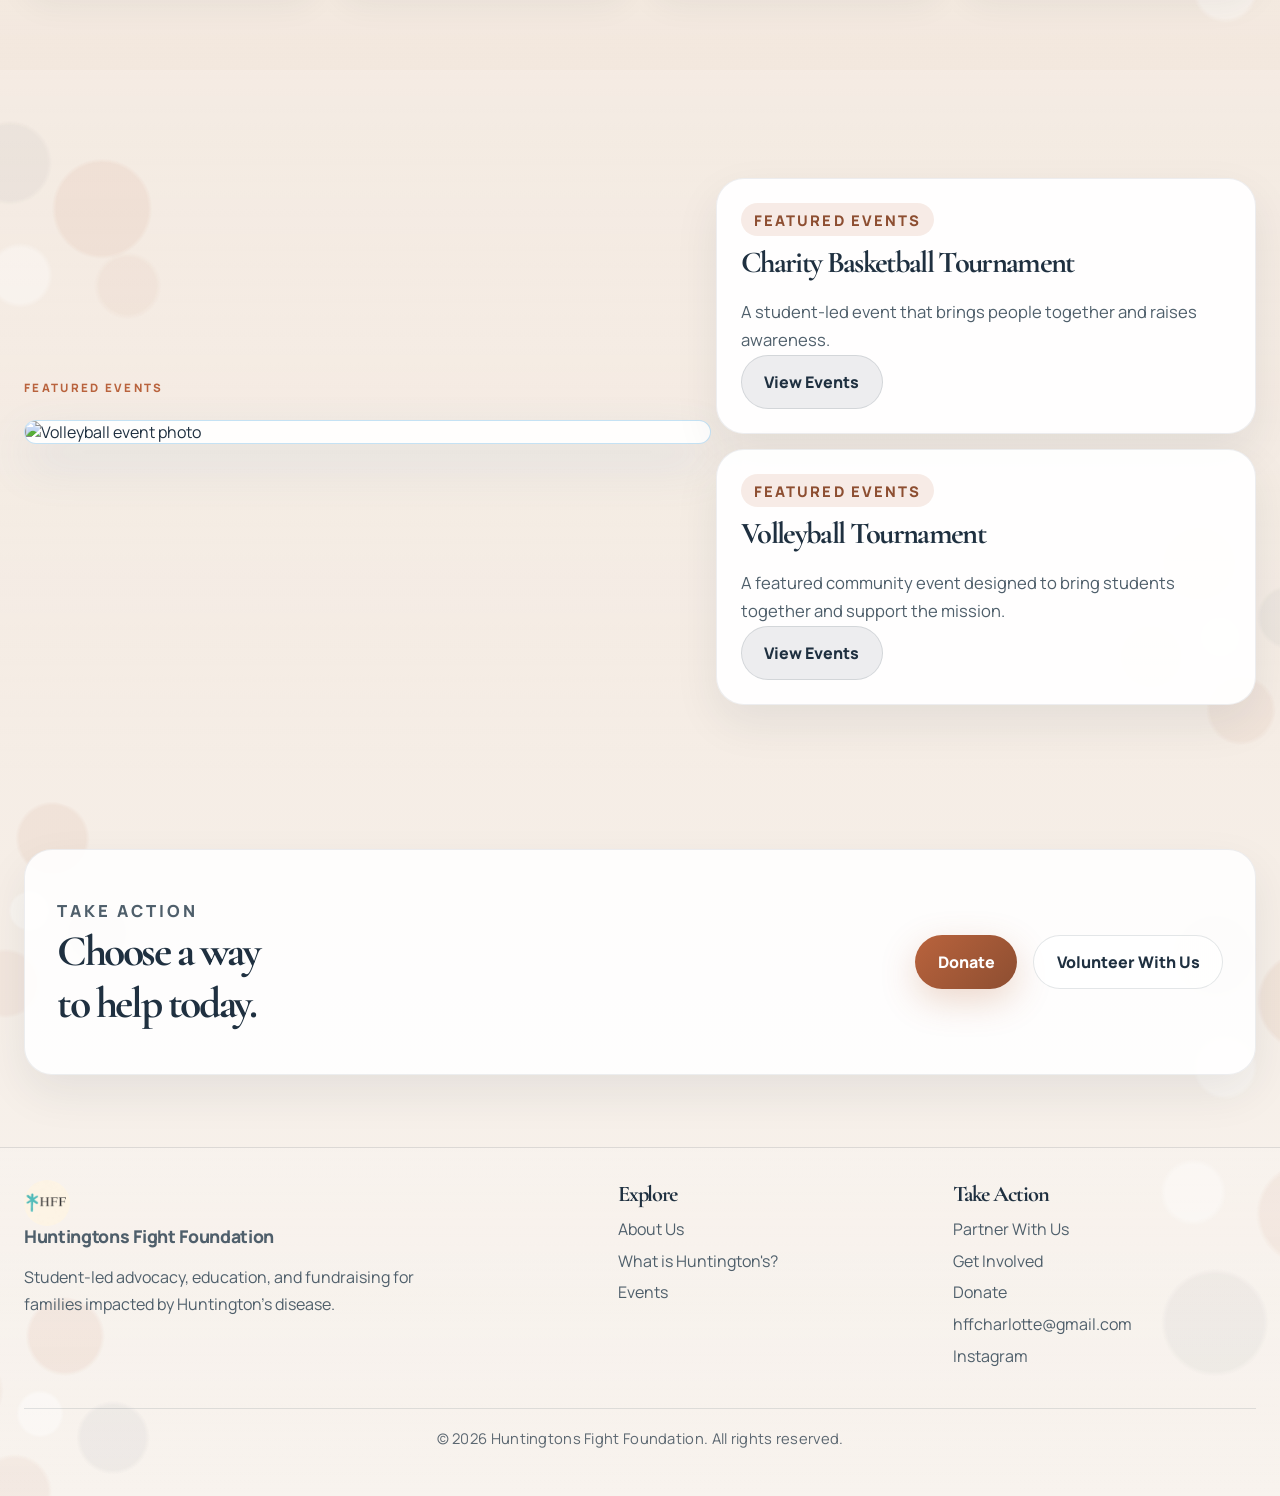
==== commit 8bfcbc81: "Install Vercel Web Analytics ## Vercel Web Analytics Implementation  Successfully installed and conf" ====
--- a/New project/index.html
+++ b/New project/index.html
@@ -16,6 +16,10 @@
     />
     <link rel="stylesheet" href="styles.css" />
     <script defer src="script.js"></script>
+    <script>
+      window.va = window.va || function () { (window.vaq = window.vaq || []).push(arguments); };
+    </script>
+    <script defer src="/_vercel/insights/script.js"></script>
   </head>
   <body class="home-page">
     <header class="site-header">
